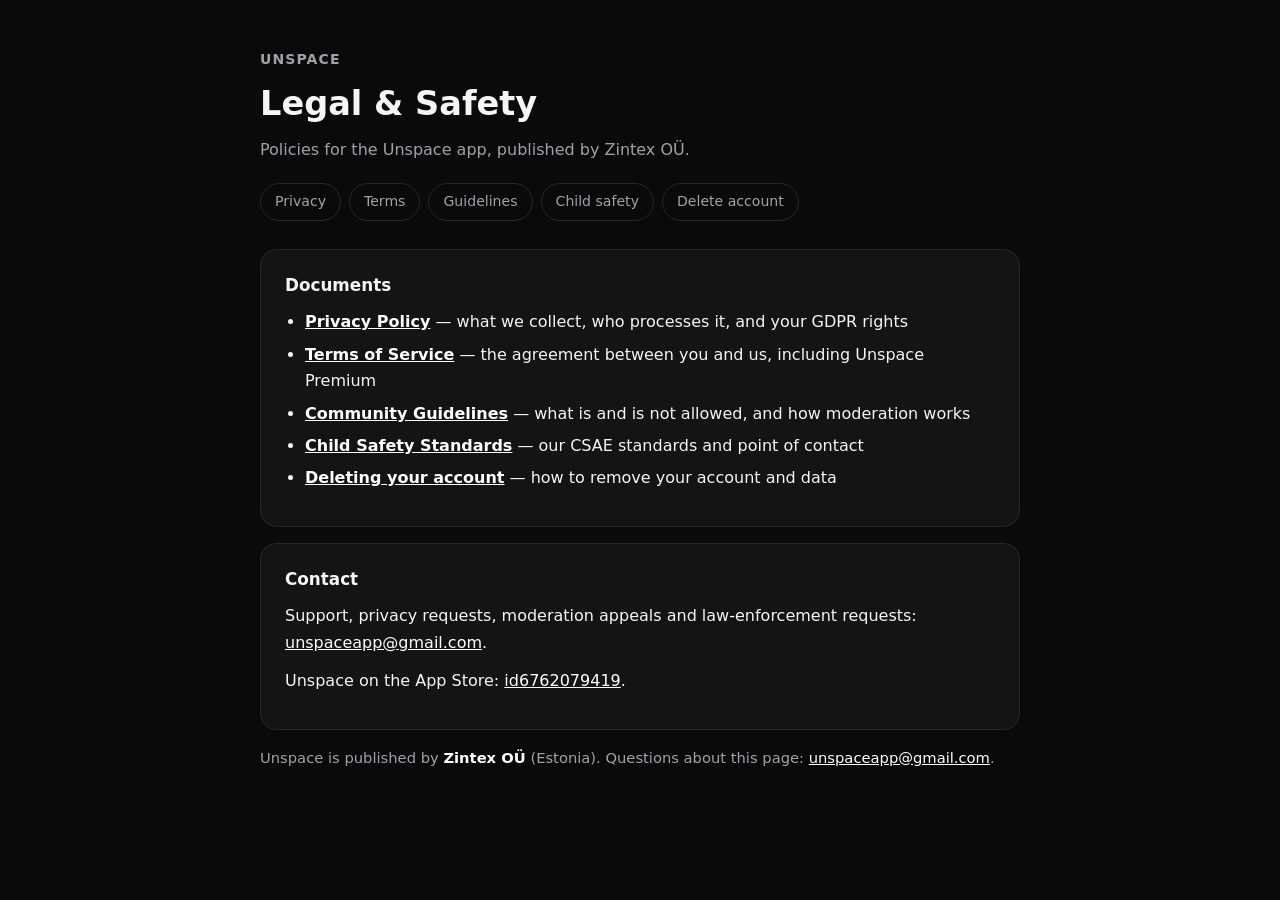
==== index.html @ 0592c088 "Legal and safety pages for Unspace" ====
<!DOCTYPE html>
<html lang="en">
  <head>
    <meta charset="UTF-8" />
    <meta name="viewport" content="width=device-width, initial-scale=1" />
    <meta name="theme-color" content="#0a0a0a" />
    <title>Unspace — Legal & Safety</title>
    <meta name="description" content="Policies for the Unspace app, published by Zintex OÜ." />
    <link rel="stylesheet" href="./style.css" />
  </head>
  <body>
    <main>
      <p class="logo"><a href="./">Unspace</a></p>
      <h1>Legal & Safety</h1>
      <p class="meta">Policies for the Unspace app, published by Zintex OÜ.</p>
      <nav class="tabs">
        <a href="./privacy.html">Privacy</a>
        <a href="./terms.html">Terms</a>
        <a href="./guidelines.html">Guidelines</a>
        <a href="./child-safety.html">Child safety</a>
        <a href="./delete-account.html">Delete account</a>
      </nav>
      <section>
        <h2>Documents</h2>
        <ul>
          <li><a href="./privacy.html"><strong>Privacy Policy</strong></a> — what we collect, who processes it, and your GDPR rights</li>
          <li><a href="./terms.html"><strong>Terms of Service</strong></a> — the agreement between you and us, including Unspace Premium</li>
          <li><a href="./guidelines.html"><strong>Community Guidelines</strong></a> — what is and is not allowed, and how moderation works</li>
          <li><a href="./child-safety.html"><strong>Child Safety Standards</strong></a> — our CSAE standards and point of contact</li>
          <li><a href="./delete-account.html"><strong>Deleting your account</strong></a> — how to remove your account and data</li>
        </ul>
      </section>

      <section>
        <h2>Contact</h2>
        <p>Support, privacy requests, moderation appeals and law-enforcement requests: <a href="mailto:unspaceapp@gmail.com">unspaceapp@gmail.com</a>.</p>
        <p>Unspace on the App Store: <a href="https://apps.apple.com/app/id6762079419">id6762079419</a>.</p>
      </section>

      <footer>
        <p>
          Unspace is published by <strong>Zintex OÜ</strong> (Estonia). Questions about this page:
          <a href="mailto:unspaceapp@gmail.com">unspaceapp@gmail.com</a>.
        </p>
      </footer>
    </main>
  </body>
</html>
---- style.css ----
:root {
  color-scheme: dark;
  --bg: #0a0a0a;
  --card: #141414;
  --text: #f5f5f7;
  --muted: #a1a1aa;
  --border: #27272a;
}
body {
  margin: 0;
  font-family: system-ui, -apple-system, Segoe UI, Roboto, Helvetica, Arial, sans-serif;
  background: var(--bg);
  color: var(--text);
  line-height: 1.65;
}
main {
  max-width: 760px;
  margin: 0 auto;
  padding: 48px 20px 64px;
}
.logo {
  font-size: 14px;
  font-weight: 700;
  letter-spacing: 0.08em;
  text-transform: uppercase;
  color: var(--muted);
}
.logo a {
  color: inherit;
  text-decoration: none;
}
h1 {
  font-size: clamp(1.6rem, 4vw, 2.1rem);
  line-height: 1.25;
  margin: 12px 0;
}
.meta {
  color: var(--muted);
  margin-bottom: 20px;
}
.tabs {
  display: flex;
  flex-wrap: wrap;
  gap: 8px;
  margin-bottom: 28px;
}
.tabs a {
  font-size: 0.88rem;
  color: var(--muted);
  text-decoration: none;
  border: 1px solid var(--border);
  border-radius: 999px;
  padding: 6px 14px;
}
.tabs a.on,
.tabs a:hover {
  color: #fff;
  border-color: #52525b;
}
section {
  background: var(--card);
  border: 1px solid var(--border);
  border-radius: 16px;
  padding: 22px 24px;
  margin-bottom: 16px;
}
h2 {
  font-size: 1.05rem;
  margin: 0 0 10px;
}
p,
ul {
  margin: 0 0 12px;
}
ul {
  padding-left: 1.25rem;
}
li + li {
  margin-top: 6px;
}
a {
  color: #fff;
}
strong {
  color: #fff;
}
footer {
  color: var(--muted);
  font-size: 0.92rem;
}
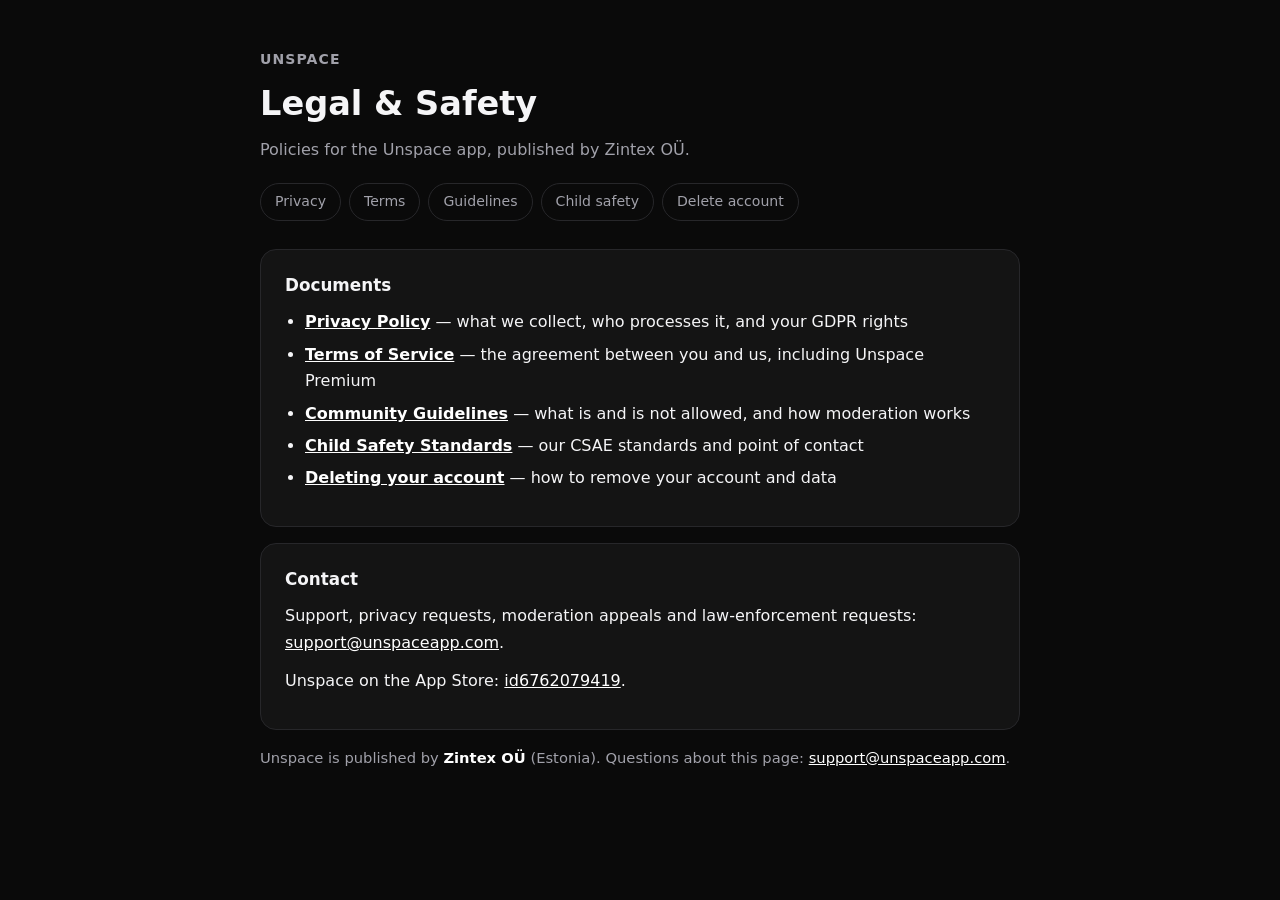
==== commit f424087a: "Serve from legal.unspaceapp.com, contact via support@unspaceapp.com" ====
--- a/index.html
+++ b/index.html
@@ -33,14 +33,14 @@
 
       <section>
         <h2>Contact</h2>
-        <p>Support, privacy requests, moderation appeals and law-enforcement requests: <a href="mailto:unspaceapp@gmail.com">unspaceapp@gmail.com</a>.</p>
+        <p>Support, privacy requests, moderation appeals and law-enforcement requests: <a href="mailto:support@unspaceapp.com">support@unspaceapp.com</a>.</p>
         <p>Unspace on the App Store: <a href="https://apps.apple.com/app/id6762079419">id6762079419</a>.</p>
       </section>
 
       <footer>
         <p>
           Unspace is published by <strong>Zintex OÜ</strong> (Estonia). Questions about this page:
-          <a href="mailto:unspaceapp@gmail.com">unspaceapp@gmail.com</a>.
+          <a href="mailto:support@unspaceapp.com">support@unspaceapp.com</a>.
         </p>
       </footer>
     </main>
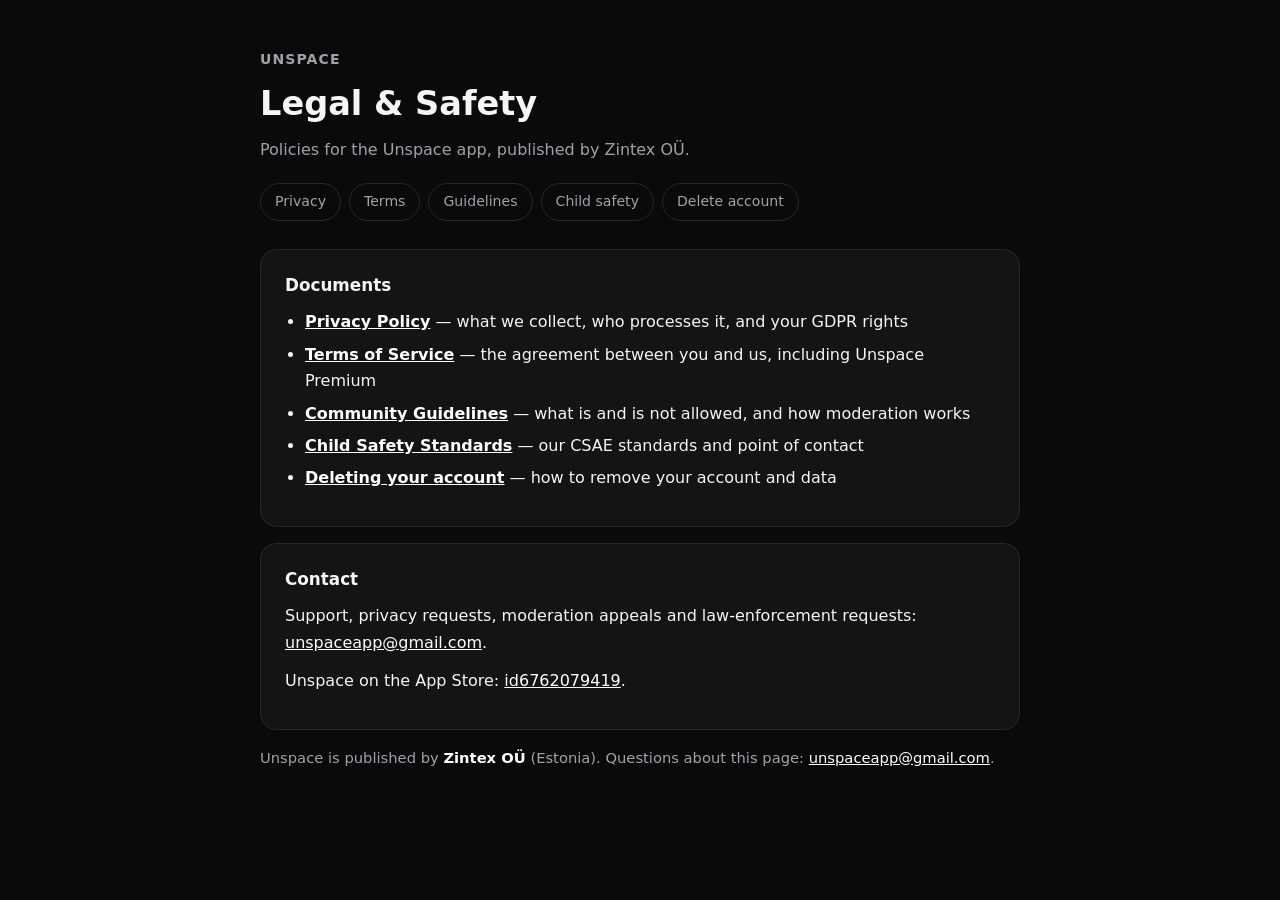
==== commit 1b5b20ba: "use the live contact address everywhere" ====
--- a/index.html
+++ b/index.html
@@ -33,14 +33,14 @@
 
       <section>
         <h2>Contact</h2>
-        <p>Support, privacy requests, moderation appeals and law-enforcement requests: <a href="mailto:support@unspaceapp.com">support@unspaceapp.com</a>.</p>
+        <p>Support, privacy requests, moderation appeals and law-enforcement requests: <a href="mailto:unspaceapp@gmail.com">unspaceapp@gmail.com</a>.</p>
         <p>Unspace on the App Store: <a href="https://apps.apple.com/app/id6762079419">id6762079419</a>.</p>
       </section>
 
       <footer>
         <p>
           Unspace is published by <strong>Zintex OÜ</strong> (Estonia). Questions about this page:
-          <a href="mailto:support@unspaceapp.com">support@unspaceapp.com</a>.
+          <a href="mailto:unspaceapp@gmail.com">unspaceapp@gmail.com</a>.
         </p>
       </footer>
     </main>
